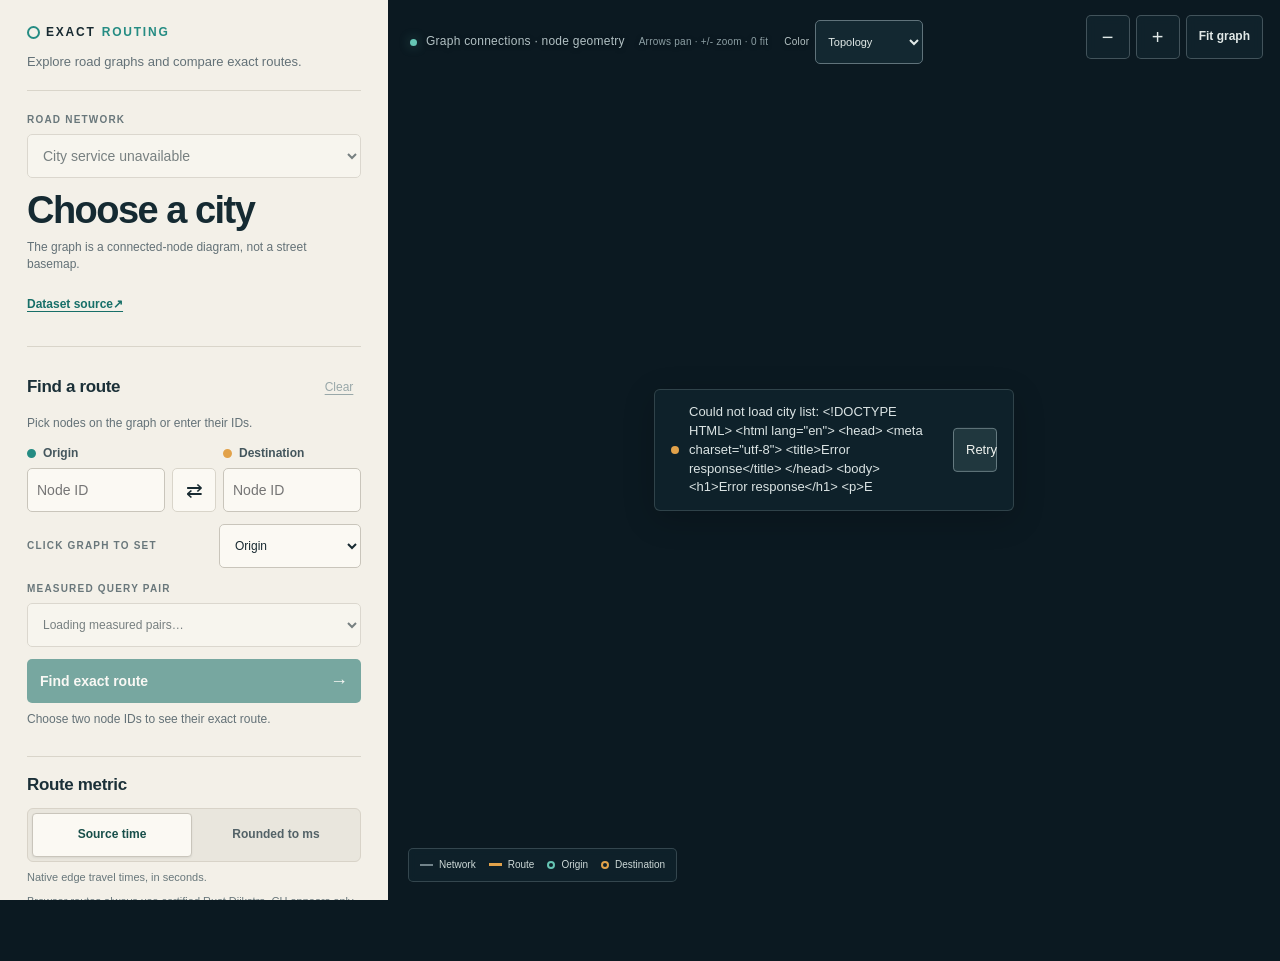
==== maps/index.html @ 320bccc1 "Publish eleven-city measurements and interactive certified road maps" ====
<!doctype html>
<html lang="en">
<head>
  <meta charset="utf-8">
  <meta name="viewport" content="width=device-width, initial-scale=1">
  <meta name="theme-color" content="#0b1921">
  <title>Exact Routing · Road graphs and routes</title>
  <link rel="icon" href="data:image/svg+xml,%3Csvg xmlns=%22http://www.w3.org/2000/svg%22 viewBox=%220 0 64 64%22%3E%3Crect width=%2264%22 height=%2264%22 rx=%2212%22 fill=%22%230b1921%22/%3E%3Cpath d=%22M12 44 26 19l12 25 14-25%22 fill=%22none%22 stroke=%22%2366c5b4%22 stroke-width=%226%22/%3E%3C/svg%3E">
  <link rel="stylesheet" href="assets/tokens.css">
  <link rel="stylesheet" href="style.css">
  <script type="module" src="app.js"></script>
</head>
<body>
  <a class="skip-link" href="#map">Skip to road graph</a>
  <div class="workspace">
    <aside class="sidebar" aria-label="Route and benchmark controls">
      <header class="masthead">
        <a class="wordmark" href="#" aria-label="Exact Routing home">EXACT<span>ROUTING</span></a>
        <p>Explore road graphs and compare exact routes.</p>
      </header>

      <section class="city-block" aria-labelledby="city-title">
        <label class="eyebrow" for="city-select">Road network</label>
        <select id="city-select" class="city-select" disabled aria-describedby="city-note">
          <option>Loading cities…</option>
        </select>
        <h1 id="city-title">Choose a city</h1>
        <p id="city-note" class="muted">The graph is a connected-node diagram, not a street basemap.</p>
        <a id="source-link" class="source-link" href="https://huggingface.co/datasets/HBNU-NLP/InstructOSM" target="_blank" rel="noreferrer">Dataset source <span aria-hidden="true">↗</span></a>
      </section>

      <section class="route-section" aria-labelledby="route-heading">
        <div class="section-head">
          <h2 id="route-heading">Find a route</h2>
          <button id="clear-route" class="text-button" type="button" disabled>Clear</button>
        </div>
        <p class="section-intro">Pick nodes on the graph or enter their IDs.</p>
        <form id="route-form">
          <div class="field-row">
            <label class="node-field origin-field" for="origin-input">
              <span><i class="marker marker-origin" aria-hidden="true"></i> Origin</span>
              <input id="origin-input" name="origin" type="number" inputmode="numeric" min="0" step="1" placeholder="Node ID" required>
            </label>
            <button id="swap-nodes" class="icon-button swap-button" type="button" aria-label="Swap origin and destination" title="Swap endpoints">⇄</button>
            <label class="node-field destination-field" for="destination-input">
              <span><i class="marker marker-destination" aria-hidden="true"></i> Destination</span>
              <input id="destination-input" name="destination" type="number" inputmode="numeric" min="0" step="1" placeholder="Node ID" required>
            </label>
          </div>
          <div class="pick-row">
            <label class="eyebrow" for="pick-target">Click graph to set</label>
            <select id="pick-target" aria-label="Endpoint set by graph click">
              <option value="origin">Origin</option>
              <option value="destination">Destination</option>
            </select>
          </div>
          <label class="eyebrow preset-label" for="preset-select">Measured query pair</label>
          <select id="preset-select" disabled>
            <option value="">Loading measured pairs…</option>
          </select>
          <button id="route-button" class="primary-button" type="submit" disabled>Find exact route <span aria-hidden="true">→</span></button>
        </form>
        <div id="route-result" class="route-result" aria-live="polite" aria-atomic="true">
          <p class="result-placeholder">Choose two node IDs to see their exact route.</p>
        </div>
      </section>

      <section class="metric-section" aria-labelledby="metric-heading">
        <div class="section-head">
          <h2 id="metric-heading">Route metric</h2>
        </div>
        <div class="metric-switch" role="group" aria-label="Edge weight metric">
          <button type="button" data-scale="0" aria-pressed="true">Source time</button>
          <button type="button" data-scale="1000" aria-pressed="false">Rounded to ms</button>
        </div>
        <p id="metric-note" class="fine-print">Native edge travel times, in seconds.</p>
        <p class="fine-print">Browser routes always use certified Rust Dijkstra. CH appears only in benchmark comparisons.</p>
      </section>

      <section class="benchmark-section" aria-labelledby="benchmark-heading">
        <div class="section-head benchmark-head">
          <h2 id="benchmark-heading">Measured queries</h2>
          <label class="stat-select"><span class="visually-hidden">Statistic shown</span>
            <select id="stat-select" aria-label="Benchmark statistic">
              <option value="p50_us">Median</option>
              <option value="mean_us">Mean</option>
              <option value="p95_us">95th pct.</option>
            </select>
          </label>
        </div>
        <p id="benchmark-context" class="section-intro">Loading measurements…</p>
        <p class="benchmark-note">Lower is faster · per-query algorithm time in µs. CH timings include path reconstruction.</p>
        <div id="benchmark-rows" class="benchmark-rows" aria-live="polite"></div>
        <details class="build-details">
          <summary>Preprocessing and method details</summary>
          <div id="build-rows" class="build-rows"></div>
        </details>
        <p id="machine-note" class="fine-print"></p>
      </section>

      <footer class="sidebar-footer">
        <p>Routes use the selected graph and metric. Query timings exclude graph loading and are not browser response times.</p>
        <p>© <a href="https://www.openstreetmap.org/copyright" target="_blank" rel="noreferrer">OpenStreetMap contributors</a></p>
        <p id="coverage-note" class="coverage-note">Loading benchmark coverage…</p>
      </footer>
    </aside>

    <main id="map" class="map-pane" aria-label="Road graph explorer">
      <div class="map-stage" id="map-stage">
        <canvas id="network-canvas" tabindex="0" aria-label="Road graph rendered as straight connections between graph nodes. Use arrow keys to pan, plus and minus to zoom, and zero to fit the graph."></canvas>
        <canvas id="overlay-canvas" aria-hidden="true"></canvas>
        <div class="map-caption">
          <span class="caption-dot" aria-hidden="true"></span>
          <span>Graph connections · node geometry</span>
          <span class="map-keys">Arrows pan · +/- zoom · 0 fit</span>
          <label class="edge-mode"><span>Color</span>
            <select id="edge-mode" aria-label="Color road connections by">
              <option value="topology">Topology</option>
              <option value="time">Travel time</option>
            </select>
          </label>
        </div>
        <div class="map-tools" aria-label="Map controls">
          <button id="zoom-out" class="map-button" type="button" aria-label="Zoom out" title="Zoom out">−</button>
          <button id="zoom-in" class="map-button" type="button" aria-label="Zoom in" title="Zoom in">+</button>
          <button id="fit-map" class="map-button fit-button" type="button">Fit graph</button>
        </div>
        <div id="map-state" class="map-state" role="status" aria-live="polite">
          <span class="state-mark" aria-hidden="true"></span><span>Loading road graph…</span>
        </div>
        <div class="map-legend" aria-label="Map legend">
          <span><i class="legend-road" aria-hidden="true"></i>Network</span>
          <span><i class="legend-route" aria-hidden="true"></i>Route</span>
          <span><i class="legend-origin" aria-hidden="true"></i>Origin</span>
          <span><i class="legend-destination" aria-hidden="true"></i>Destination</span>
        </div>
        <div id="time-legend" class="time-legend" hidden aria-label="Source arc travel-time color scale">
          <span class="time-title">Source arc time · seconds</span>
          <span class="time-gradient" aria-hidden="true"></span>
          <span id="time-range" class="time-range"></span>
          <span class="time-caption">Logarithmic color ramp · source weights, including rounded-metric view</span>
        </div>
        <div id="scale-bar" class="scale-bar" aria-label="Map scale"></div>
      </div>
    </main>
  </div>
</body>
</html>
---- maps/assets/tokens.css ----
:root {
  color-scheme: light;
  --paper: #f3f0e8;
  --paper-raised: #fbf9f3;
  --paper-line: #d9d5ca;
  --ink: #182a31;
  --muted: #637177;
  --navy: #0b1921;
  --road: #536770;
  --road-soft: #263943;
  --teal: #258c83;
  --teal-bright: #66c5b4;
  --amber: #e2a24a;
  --red: #bb5948;
  --focus: #087d74;
  --radius: 5px;
}
---- maps/style.css ----
* { box-sizing: border-box; }

html, body { width: 100%; height: 100%; margin: 0; }
body {
  overflow: hidden;
  background: var(--navy);
  color: var(--ink);
  font-family: "Segoe UI", Arial, sans-serif;
  font-size: 14px;
  line-height: 1.45;
}
button, input, select { font: inherit; }
button, select { min-height: 44px; }
button { min-width: 44px; }
button { color: inherit; }
button:focus-visible, input:focus-visible, select:focus-visible, a:focus-visible {
  outline: 2px solid var(--focus);
  outline-offset: 2px;
}
.skip-link {
  position: fixed; z-index: 20; top: 8px; left: 8px; padding: 10px 14px;
  transform: translateY(-160%); background: var(--paper-raised); color: var(--ink);
}
.skip-link:focus { transform: translateY(0); }
.visually-hidden {
  position: absolute; width: 1px; height: 1px; padding: 0; margin: -1px;
  overflow: hidden; clip: rect(0, 0, 0, 0); white-space: nowrap; border: 0;
}
.workspace { display: grid; grid-template-columns: minmax(330px, 388px) minmax(0, 1fr); width: 100%; height: 100dvh; }
.sidebar {
  display: flex; flex-direction: column; gap: 0; min-width: 0; overflow-x: hidden; overflow-y: auto;
  padding: 24px 27px 20px; background: var(--paper); scrollbar-color: #b9b5aa transparent;
}
.masthead { padding-bottom: 18px; border-bottom: 1px solid var(--paper-line); }
.wordmark {
  display: inline-flex; gap: 6px; align-items: center; color: var(--ink); text-decoration: none;
  font-size: 12px; font-weight: 800; letter-spacing: .15em;
}
.wordmark::before { content: ""; width: 9px; height: 9px; border: 2px solid var(--teal); border-radius: 50%; }
.wordmark span { color: var(--teal); }
.masthead p { margin: 9px 0 0; color: var(--muted); font-size: 13px; }
.city-block { padding: 22px 0 19px; border-bottom: 1px solid var(--paper-line); }
.eyebrow {
  display: block; margin-bottom: 6px; color: #69777b; font-size: 10px; font-weight: 750;
  letter-spacing: .12em; text-transform: uppercase;
}
select, input {
  width: 100%; border: 1px solid #c9c5bb; border-radius: var(--radius); background: var(--paper-raised);
  color: var(--ink); padding: 9px 11px;
}
select:disabled, button:disabled { opacity: .56; cursor: not-allowed; }
.city-select { min-height: 44px; }
h1 { margin: 12px 0 4px; color: #152a32; font-size: clamp(27px, 3vw, 38px); font-weight: 650; line-height: 1.08; letter-spacing: -.04em; }
.muted { margin: 8px 0 9px; color: var(--muted); font-size: 12px; }
.source-link { display: inline-flex; align-items: center; min-height: 44px; color: #176f68; font-weight: 650; font-size: 12px; text-decoration-thickness: 1px; text-underline-offset: 3px; }
.route-section, .metric-section, .benchmark-section { padding: 19px 0; border-bottom: 1px solid var(--paper-line); }
.section-head { display: flex; align-items: center; justify-content: space-between; gap: 12px; }
h2 { margin: 0; color: #1b3038; font-size: 17px; font-weight: 680; letter-spacing: -.02em; }
.section-intro { margin: 5px 0 13px; color: var(--muted); font-size: 12px; }
.text-button { border: 0; background: none; color: #537079; min-height: 44px; padding: 8px 7px; cursor: pointer; font-size: 12px; text-decoration: underline; text-underline-offset: 3px; }
.field-row { display: grid; grid-template-columns: minmax(0, 1fr) 44px minmax(0, 1fr); align-items: end; gap: 7px; }
.node-field { display: block; min-width: 0; }
.node-field > span { display: flex; align-items: center; gap: 7px; margin: 0 0 6px; color: #44565d; font-size: 12px; font-weight: 650; }
.node-field input { min-width: 0; height: 44px; padding-inline: 9px; font-variant-numeric: tabular-nums; }
.marker { display: inline-block; width: 9px; height: 9px; border: 2px solid currentColor; border-radius: 50%; }
.marker-origin { color: var(--teal); background: var(--teal); }
.marker-destination { color: var(--amber); background: var(--amber); }
.icon-button { width: 40px; min-height: 44px; border: 1px solid var(--paper-line); border-radius: var(--radius); background: var(--paper-raised); cursor: pointer; font-size: 20px; }
.pick-row { display: flex; align-items: center; justify-content: space-between; gap: 12px; margin: 12px 0 14px; }
.pick-row .eyebrow { margin: 0; }
.pick-row select { width: 142px; min-height: 44px; padding-block: 8px; font-size: 12px; }
.preset-label { margin-top: 0; }
#preset-select { min-height: 44px; font-size: 12px; }
.primary-button {
  display: flex; align-items: center; justify-content: space-between; width: 100%; margin-top: 12px; padding: 10px 13px;
  border: 0; border-radius: var(--radius); background: #176f68; color: white; cursor: pointer; font-weight: 700;
}
.primary-button:not(:disabled):hover { background: #105c56; }
.primary-button span { font-size: 18px; line-height: 1; }
.route-result { min-height: 34px; padding-top: 8px; }
.route-result p { margin: 0; }
.result-placeholder { color: var(--muted); font-size: 12px; }
.route-distance { color: #1c393d; font-size: 22px; font-weight: 700; font-variant-numeric: tabular-nums; letter-spacing: -.03em; }
.route-meta { margin-top: 2px !important; color: #586a6d; font-size: 11px; }
.route-error { color: #9f3b31; font-size: 12px; }
.metric-section { padding-block: 16px; }
.metric-switch { display: grid; grid-template-columns: 1fr 1fr; gap: 4px; padding: 4px; margin-top: 10px; border: 1px solid #d8d3c8; border-radius: 6px; background: #e9e6dd; }
.metric-switch button { min-height: 44px; padding: 8px; border: 1px solid transparent; border-radius: 4px; background: transparent; cursor: pointer; color: #536267; font-size: 12px; font-weight: 600; }
.metric-switch button[aria-pressed="true"] { border-color: #c9c5bb; background: var(--paper-raised); color: #174e49; box-shadow: 0 1px 2px #172b3013; }
.fine-print { margin: 8px 0 0; color: #68777b; font-size: 11px; line-height: 1.45; }
.benchmark-section { padding-bottom: 16px; }
.benchmark-head { align-items: center; }
.stat-select select { width: auto; min-height: 44px; padding: 8px 24px 8px 8px; font-size: 11px; }
.benchmark-section .section-intro { margin: 7px 0 10px; }
.benchmark-note { margin: -5px 0 10px; color: #69777b; font-size: 10px; }
.benchmark-rows { display: grid; gap: 3px; }
.benchmark-empty { padding: 9px 0; color: var(--muted); font-size: 12px; }
.bench-row { display: grid; grid-template-columns: minmax(104px, 1fr) 84px; align-items: center; gap: 8px; min-height: 29px; }
.bench-label { overflow: hidden; color: #354a50; font-size: 11px; text-overflow: ellipsis; white-space: nowrap; }
.bench-value { color: #243b42; text-align: right; font-size: 11px; font-variant-numeric: tabular-nums; white-space: nowrap; }
.bench-track { grid-column: 1 / -1; height: 3px; margin-top: -4px; background: #dfddd4; }
.bench-bar { height: 100%; min-width: 2px; background: var(--teal); }
.bench-row.ch-row .bench-bar { background: #a16d2a; }
.bench-extra { display: block; grid-column: 1 / -1; color: #7a5b2e; font-size: 10px; }
.build-details { margin-top: 12px; border-top: 1px solid var(--paper-line); padding-top: 9px; }
.build-details summary { color: #416068; cursor: pointer; font-size: 11px; font-weight: 650; }
.build-rows { display: grid; gap: 6px; padding-top: 8px; }
.build-row { display: flex; justify-content: space-between; gap: 10px; color: #607074; font-size: 10px; }
.build-row span:last-child { color: #31474c; text-align: right; font-variant-numeric: tabular-nums; }
.sidebar-footer { padding: 16px 0 0; color: #667579; font-size: 10px; line-height: 1.5; }
.sidebar-footer p { margin: 0 0 6px; }
.coverage-note { color: #47706c; }

.map-pane { position: relative; min-width: 0; min-height: 0; overflow: hidden; background: var(--navy); }
.map-stage { position: absolute; inset: 0; overflow: hidden; background: var(--navy); touch-action: none; }
#network-canvas, #overlay-canvas { position: absolute; inset: 0; display: block; width: 100%; height: 100%; }
#overlay-canvas { pointer-events: none; }
.map-caption, .map-tools, .map-legend, .scale-bar, .map-state { position: absolute; z-index: 2; }
.map-caption { top: 20px; left: 22px; display: flex; align-items: center; gap: 9px; color: #b2c1c4; font-size: 12px; letter-spacing: .02em; text-shadow: 0 1px 4px #09151b; }
.caption-dot { width: 7px; height: 7px; border-radius: 50%; background: var(--teal-bright); box-shadow: 0 0 12px #66c5b466; }
.map-keys { margin-left: 5px; color: #8da0a5; font-size: 10px; }
.edge-mode { display: flex; align-items: center; gap: 6px; margin-left: 7px; color: #b5c3c4; font-size: 10px; }
.edge-mode select { min-height: 44px; padding: 8px 24px 8px 8px; border-color: #60737b; background: #132831; color: #e1e9e7; font-size: 11px; }
.map-tools { top: 15px; right: 17px; display: flex; gap: 6px; }
.map-button { min-width: 44px; min-height: 44px; border: 1px solid #64757c99; border-radius: var(--radius); background: #12252ecf; color: #e1e8e7; cursor: pointer; backdrop-filter: blur(6px); font-size: 20px; }
.fit-button { padding-inline: 12px; font-size: 12px; font-weight: 650; }
.map-button:hover { border-color: var(--teal-bright); background: #1a343d; }
.map-state { top: 50%; left: 50%; display: flex; align-items: center; gap: 10px; max-width: min(88%, 360px); padding: 13px 16px; transform: translate(-50%, -50%); border: 1px solid #63757b69; border-radius: 6px; background: #10232cde; color: #dbe4e4; box-shadow: 0 8px 32px #0003; font-size: 13px; }
.map-state:empty { display: none; }
.state-mark { display: block; width: 8px; height: 8px; flex: none; border-radius: 50%; background: var(--teal-bright); }
.map-state[data-state="error"] .state-mark { background: var(--amber); }
.map-state button { min-height: 44px; margin-left: 5px; padding: 8px 12px; border: 1px solid #657a80; border-radius: 4px; background: #20373e; color: #f0f3ef; cursor: pointer; }
.map-legend { left: 20px; bottom: 18px; display: flex; flex-wrap: wrap; gap: 13px; padding: 9px 11px; border: 1px solid #61727977; border-radius: 5px; background: #10232cce; color: #ced9d8; font-size: 10px; backdrop-filter: blur(4px); }
.map-legend span { display: flex; align-items: center; gap: 6px; }
.legend-road { width: 13px; height: 2px; background: #71838a; }
.legend-route { width: 13px; height: 3px; background: var(--amber); }
.legend-origin, .legend-destination { width: 8px; height: 8px; border: 2px solid var(--teal-bright); border-radius: 50%; }
.legend-destination { border-color: var(--amber); }
.time-legend { position: absolute; z-index: 2; left: 20px; bottom: 63px; display: grid; grid-template-columns: 1fr auto; gap: 5px 12px; width: min(290px, calc(100% - 40px)); padding: 9px 11px; border: 1px solid #61727977; border-radius: 5px; background: #10232cde; color: #ced9d8; font-size: 10px; }
.time-legend[hidden] { display: none; }
.time-title { font-weight: 700; }
.time-gradient { grid-column: 1 / -1; height: 6px; border-radius: 4px; background: linear-gradient(90deg, #318c87, #e3a64d); }
.time-range { font-variant-numeric: tabular-nums; }
.time-caption { grid-column: 1 / -1; color: #a8b8ba; font-size: 9px; }
.scale-bar { right: 20px; bottom: 20px; min-width: 72px; color: #cfdbda; text-align: center; font-size: 10px; text-shadow: 0 1px 4px #000; }
.scale-bar::before { content: ""; display: block; width: var(--scale-width, 70px); height: 5px; margin: 0 auto 4px; border: 1px solid #d4e1dd; border-top: 0; }
.scale-bar:empty::before { display: none; }

@media (max-width: 900px) {
  .workspace { display: flex; flex-direction: column; height: 100dvh; }
  .sidebar { flex: 0 0 auto; max-height: 44dvh; min-height: 0; padding: 14px 24px 10px; }
  .map-pane { flex: 1 1 auto; min-height: 240px; }
  .map-caption { right: 185px; max-width: calc(100% - 220px); }
}
@media (max-width: 700px) {
  body { overflow: auto; }
  .workspace { min-height: 590px; }
  .sidebar { z-index: 3; max-height: 44dvh; min-height: 0; padding: 12px 18px 9px; }
  .masthead { padding-bottom: 11px; }
  .masthead p { margin-top: 5px; }
  .city-block { padding: 13px 0 12px; }
  h1 { margin-top: 7px; font-size: clamp(25px, 7vw, 32px); }
  .route-section, .metric-section, .benchmark-section { padding-block: 13px; }
  .sidebar-footer { padding-top: 10px; }
  .map-pane { flex: 1 1 auto; min-height: 250px; }
  .map-caption { top: 10px; left: 10px; right: 155px; max-width: calc(100% - 155px); gap: 6px; font-size: 9px; }
  .map-caption > span:nth-child(2) { display: none; }
  .edge-mode { gap: 4px; margin-left: 2px; font-size: 9px; }
  .edge-mode select { min-height: 44px; padding-inline: 5px 19px; font-size: 10px; }
  .map-tools { top: 8px; right: 8px; gap: 4px; }
  .map-button { min-width: 44px; min-height: 44px; }
  .fit-button { padding-inline: 9px; }
  .map-legend { left: 8px; bottom: 9px; gap: 9px; max-width: calc(100% - 100px); padding: 7px; font-size: 9px; }
  .time-legend { left: 8px; bottom: 66px; width: min(260px, calc(100% - 16px)); }
  .scale-bar { right: 8px; bottom: 13px; }
  .map-keys { display: none; }
}
@media (max-width: 390px) {
  .sidebar { padding-inline: 14px; }
  .field-row { grid-template-columns: minmax(0, 1fr) 44px minmax(0, 1fr); gap: 5px; }
  .icon-button { width: 36px; }
  .node-field input { padding-inline: 6px; font-size: 13px; }
  .bench-row { grid-template-columns: minmax(90px, 1fr) 76px; }
}
@media (prefers-reduced-motion: no-preference) {
  button, select, input { transition: border-color 140ms ease-out, background-color 140ms ease-out, color 140ms ease-out; }
}
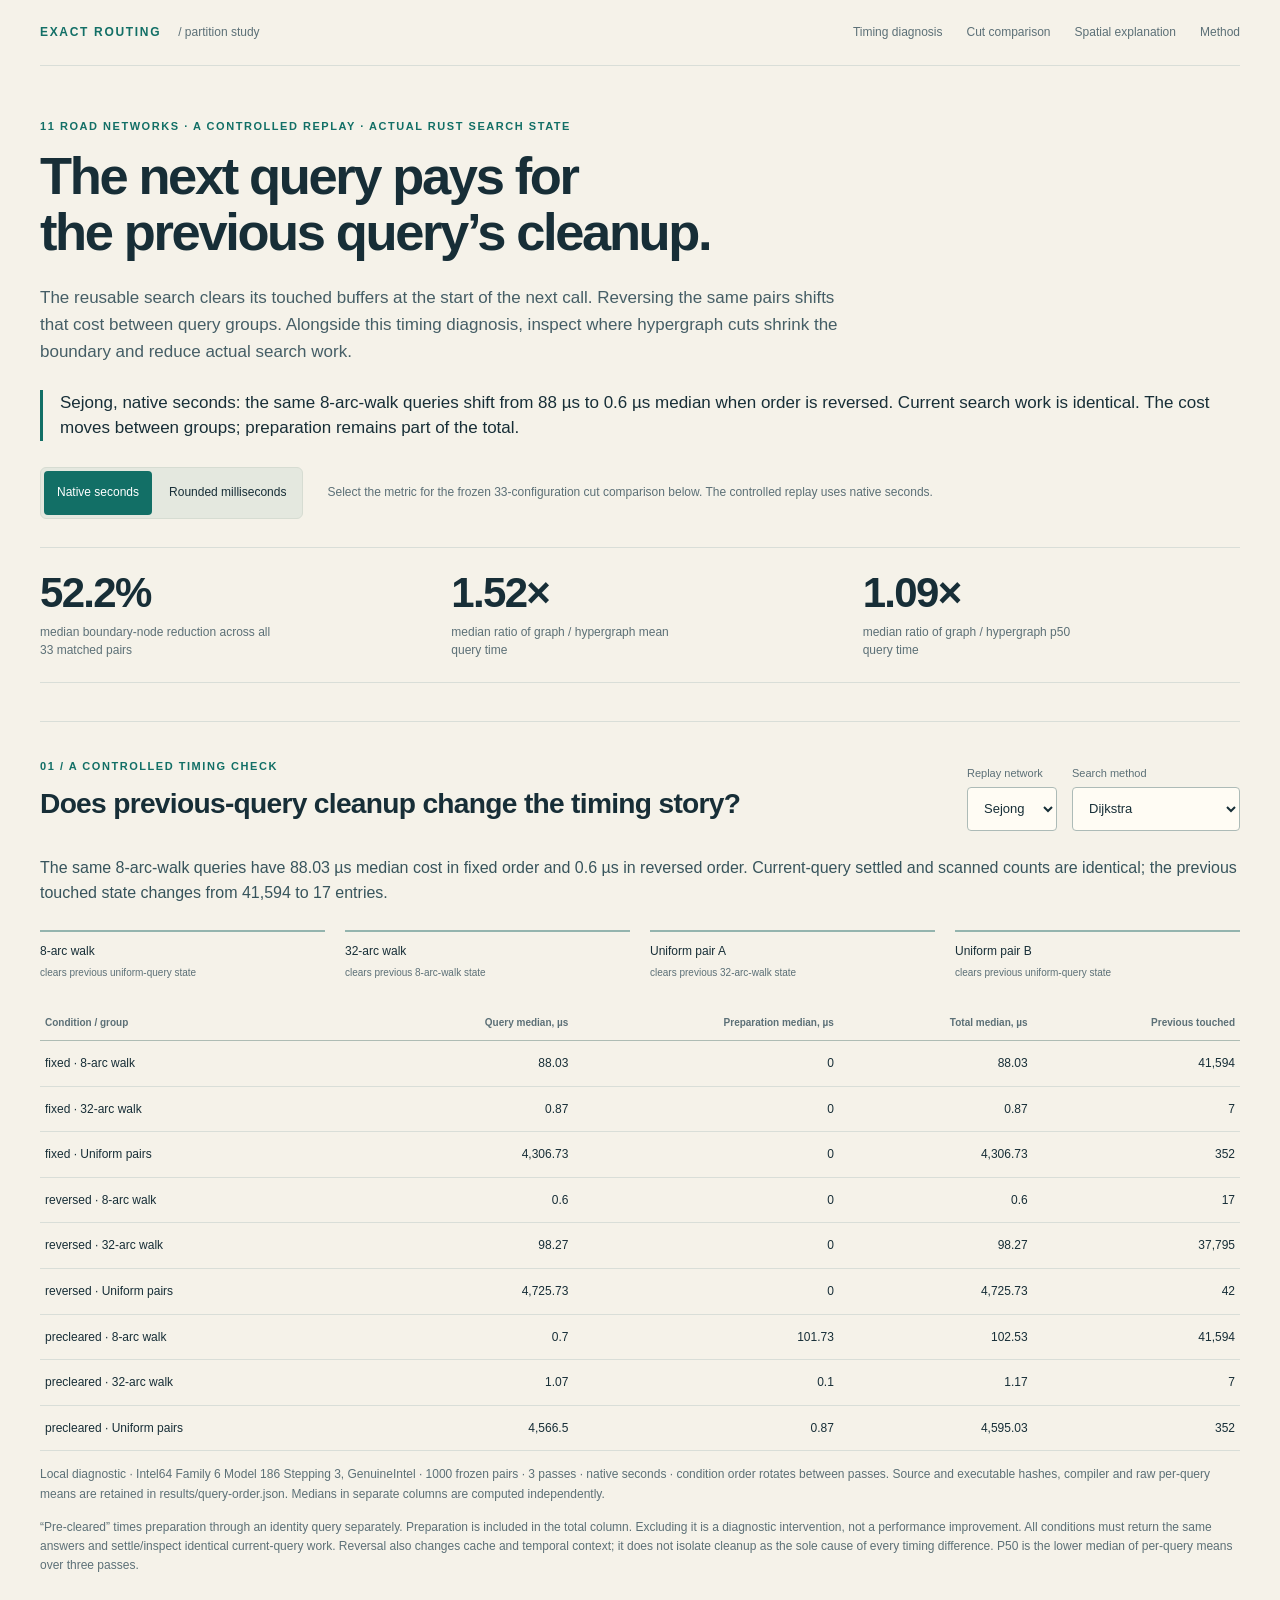
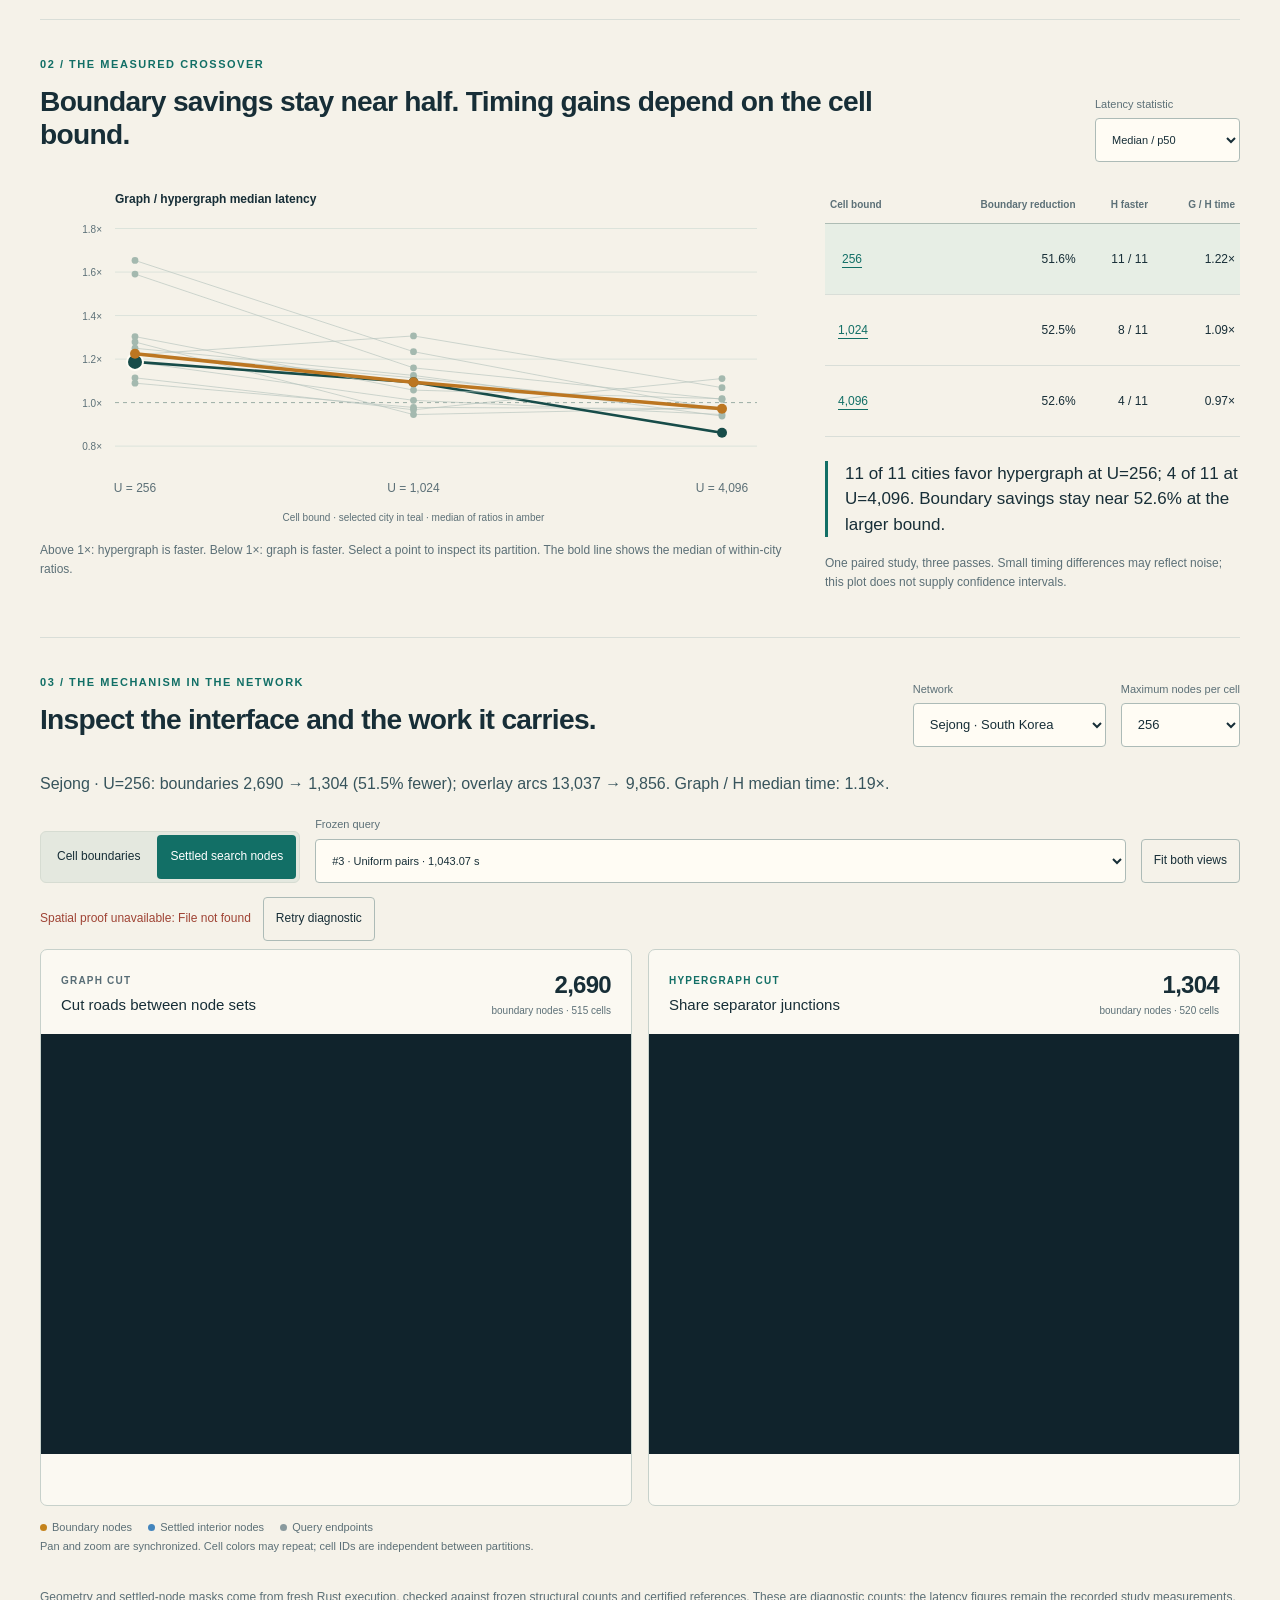
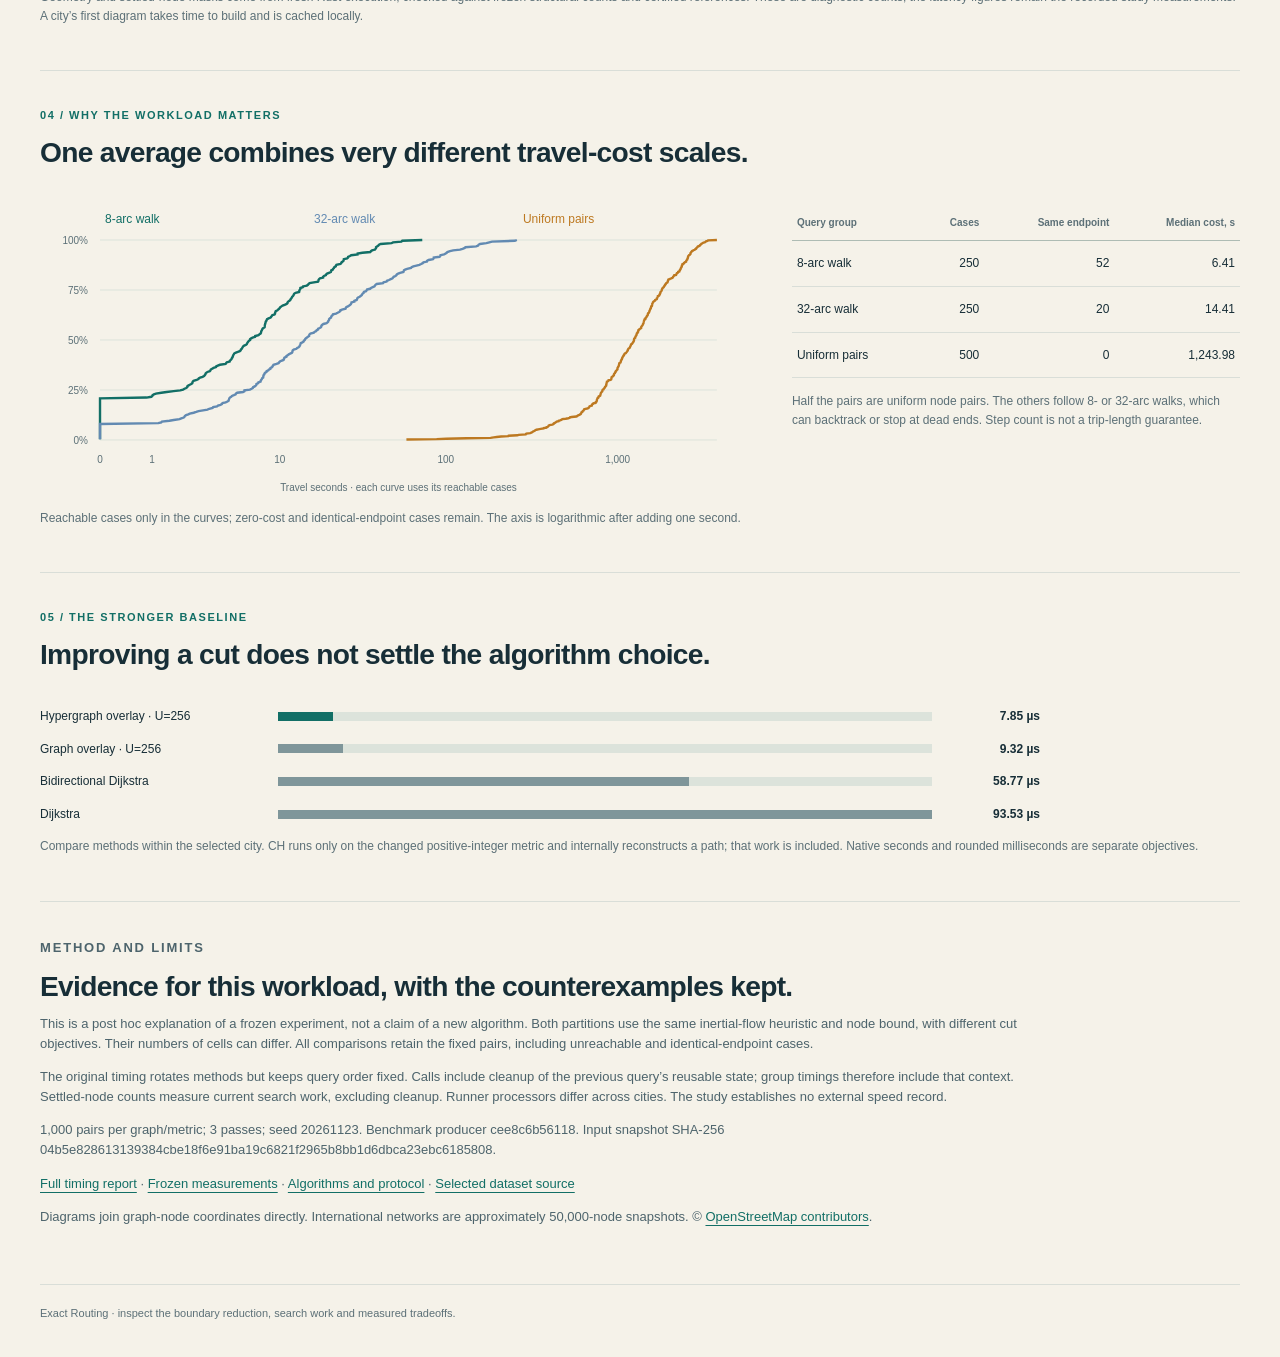
==== commit a9daf34f: "Explain hypergraph cuts with search traces and controlled timing evidence" ====
--- a/maps/index.html
+++ b/maps/index.html
@@ -1,148 +1,27 @@
 <!doctype html>
-<html lang="en">
-<head>
-  <meta charset="utf-8">
-  <meta name="viewport" content="width=device-width, initial-scale=1">
-  <meta name="theme-color" content="#0b1921">
-  <title>Exact Routing · Road graphs and routes</title>
-  <link rel="icon" href="data:image/svg+xml,%3Csvg xmlns=%22http://www.w3.org/2000/svg%22 viewBox=%220 0 64 64%22%3E%3Crect width=%2264%22 height=%2264%22 rx=%2212%22 fill=%22%230b1921%22/%3E%3Cpath d=%22M12 44 26 19l12 25 14-25%22 fill=%22none%22 stroke=%22%2366c5b4%22 stroke-width=%226%22/%3E%3C/svg%3E">
-  <link rel="stylesheet" href="assets/tokens.css">
-  <link rel="stylesheet" href="style.css">
-  <script type="module" src="app.js"></script>
-</head>
-<body>
-  <a class="skip-link" href="#map">Skip to road graph</a>
-  <div class="workspace">
-    <aside class="sidebar" aria-label="Route and benchmark controls">
-      <header class="masthead">
-        <a class="wordmark" href="#" aria-label="Exact Routing home">EXACT<span>ROUTING</span></a>
-        <p>Explore road graphs and compare exact routes.</p>
-      </header>
+<html lang="en"><head><meta charset="utf-8"><meta name="viewport" content="width=device-width,initial-scale=1">
+<title>Exact Routing · What the cut changes</title><link rel="stylesheet" href="assets/tokens.css"><link rel="stylesheet" href="style.css"><script defer src="insights.js"></script><script defer src="renderer.js"></script><script defer src="app.js"></script>
+<link rel="icon" href="data:image/svg+xml,%3Csvg xmlns='http://www.w3.org/2000/svg' viewBox='0 0 64 64'%3E%3Crect width='64' height='64' rx='12' fill='%2313242b'/%3E%3Cpath d='M12 44 26 19l12 25 14-25' fill='none' stroke='%2366c5b4' stroke-width='6'/%3E%3C/svg%3E"></head>
+<body><a class="skip" href="#evidence">Skip to evidence</a>
+<header class="masthead wrap"><a class="brand" href="#">EXACT ROUTING <span>/ partition study</span></a><nav aria-label="Study sections"><a href="#order-study">Timing diagnosis</a><a href="#evidence">Cut comparison</a><a href="#partitions">Spatial explanation</a><a href="#method">Method</a></nav></header>
+<main><section class="hero wrap"><p class="eyebrow">11 road networks · a controlled replay · actual Rust search state</p><h1>The next query pays for<br>the previous query’s cleanup.</h1><p class="lede">The reusable search clears its touched buffers at the start of the next call. Reversing the same pairs shifts that cost between query groups. Alongside this timing diagnosis, inspect where hypergraph cuts shrink the boundary and reduce actual search work.</p>
+<div id="cleanup-lede" class="finding"></div><div class="metric-row"><div class="segmented" role="group" aria-label="Weight metric"><button data-scale="0" aria-pressed="true">Native seconds</button><button data-scale="1000" aria-pressed="false">Rounded milliseconds</button></div><p id="metric-note">Select the metric for the frozen 33-configuration cut comparison below. The controlled replay uses native seconds.</p></div><div id="headline-facts" class="facts" aria-live="polite"></div></section>
 
-      <section class="city-block" aria-labelledby="city-title">
-        <label class="eyebrow" for="city-select">Road network</label>
-        <select id="city-select" class="city-select" disabled aria-describedby="city-note">
-          <option>Loading cities…</option>
-        </select>
-        <h1 id="city-title">Choose a city</h1>
-        <p id="city-note" class="muted">The graph is a connected-node diagram, not a street basemap.</p>
-        <a id="source-link" class="source-link" href="https://huggingface.co/datasets/HBNU-NLP/InstructOSM" target="_blank" rel="noreferrer">Dataset source <span aria-hidden="true">↗</span></a>
-      </section>
+<section id="order-study" class="section wrap" hidden><div class="section-heading"><div><p class="eyebrow">01 / a controlled timing check</p><h2>Does previous-query cleanup change the timing story?</h2></div><div class="selection-controls"><label>Replay network<select id="order-city"></select></label><label>Search method<select id="order-method"><option value="dijkstra">Dijkstra</option><option value="Hypergraph-1024">Hypergraph U=1,024</option></select></label></div></div><p id="order-finding" class="selection-finding"></p><div id="order-chain" class="order-chain"></div><div id="order-table"></div><p id="order-provenance" class="fine"></p><p class="fine">“Pre-cleared” times preparation through an identity query separately. Preparation is included in the total column. Excluding it is a diagnostic intervention, not a performance improvement. All conditions must return the same answers and settle/inspect identical current-query work. Reversal also changes cache and temporal context; it does not isolate cleanup as the sole cause of every timing difference. P50 is the lower median of per-query means over three passes.</p></section>
 
-      <section class="route-section" aria-labelledby="route-heading">
-        <div class="section-head">
-          <h2 id="route-heading">Find a route</h2>
-          <button id="clear-route" class="text-button" type="button" disabled>Clear</button>
-        </div>
-        <p class="section-intro">Pick nodes on the graph or enter their IDs.</p>
-        <form id="route-form">
-          <div class="field-row">
-            <label class="node-field origin-field" for="origin-input">
-              <span><i class="marker marker-origin" aria-hidden="true"></i> Origin</span>
-              <input id="origin-input" name="origin" type="number" inputmode="numeric" min="0" step="1" placeholder="Node ID" required>
-            </label>
-            <button id="swap-nodes" class="icon-button swap-button" type="button" aria-label="Swap origin and destination" title="Swap endpoints">⇄</button>
-            <label class="node-field destination-field" for="destination-input">
-              <span><i class="marker marker-destination" aria-hidden="true"></i> Destination</span>
-              <input id="destination-input" name="destination" type="number" inputmode="numeric" min="0" step="1" placeholder="Node ID" required>
-            </label>
-          </div>
-          <div class="pick-row">
-            <label class="eyebrow" for="pick-target">Click graph to set</label>
-            <select id="pick-target" aria-label="Endpoint set by graph click">
-              <option value="origin">Origin</option>
-              <option value="destination">Destination</option>
-            </select>
-          </div>
-          <label class="eyebrow preset-label" for="preset-select">Measured query pair</label>
-          <select id="preset-select" disabled>
-            <option value="">Loading measured pairs…</option>
-          </select>
-          <button id="route-button" class="primary-button" type="submit" disabled>Find exact route <span aria-hidden="true">→</span></button>
-        </form>
-        <div id="route-result" class="route-result" aria-live="polite" aria-atomic="true">
-          <p class="result-placeholder">Choose two node IDs to see their exact route.</p>
-        </div>
-      </section>
+<section id="evidence" class="section wrap"><div class="section-heading"><div><p class="eyebrow">02 / the measured crossover</p><h2>Boundary savings stay near half. Timing gains depend on the cell bound.</h2></div><label class="compact">Latency statistic<select id="stat"><option value="p50">Median / p50</option><option value="mean">Mean</option></select></label></div>
+<div class="effect-grid"><div><svg id="effect-chart" viewBox="0 0 900 340" role="img" aria-label="Graph divided by hypergraph query latency by cell bound, one line per city"></svg><p class="chart-note">Above 1×: hypergraph is faster. Below 1×: graph is faster. Select a point to inspect its partition. The bold line shows the median of within-city ratios.</p></div><div><table class="compact-table"><thead><tr><th>Cell bound</th><th>Boundary reduction</th><th>H faster</th><th>G / H time</th></tr></thead><tbody id="bound-table"></tbody></table><p id="crossover-note" class="finding"></p><p class="fine">One paired study, three passes. Small timing differences may reflect noise; this plot does not supply confidence intervals.</p></div></div></section>
 
-      <section class="metric-section" aria-labelledby="metric-heading">
-        <div class="section-head">
-          <h2 id="metric-heading">Route metric</h2>
-        </div>
-        <div class="metric-switch" role="group" aria-label="Edge weight metric">
-          <button type="button" data-scale="0" aria-pressed="true">Source time</button>
-          <button type="button" data-scale="1000" aria-pressed="false">Rounded to ms</button>
-        </div>
-        <p id="metric-note" class="fine-print">Native edge travel times, in seconds.</p>
-        <p class="fine-print">Browser routes always use certified Rust Dijkstra. CH appears only in benchmark comparisons.</p>
-      </section>
+<section id="partitions" class="section wrap"><div class="section-heading"><div><p class="eyebrow">03 / the mechanism in the network</p><h2>Inspect the interface and the work it carries.</h2></div><div class="selection-controls"><label>Network<select id="city-select"></select></label><label>Maximum nodes per cell<select id="bound-select"><option value="256">256</option><option value="1024">1,024</option><option value="4096">4,096</option></select></label></div></div>
+<p id="selected-finding" class="selection-finding" aria-live="polite"></p><div class="diagram-controls"><div class="segmented" role="group" aria-label="Spatial evidence layer"><button data-layer="boundary" aria-pressed="false">Cell boundaries</button><button data-layer="search" aria-pressed="true">Settled search nodes</button></div><label class="query-control">Frozen query<select id="query-select"></select></label><button id="fit-map" class="outline">Fit both views</button></div><div id="diagram-status" class="diagram-status" role="status" aria-live="polite"></div>
+<div class="paired-maps"><article class="map-card"><div class="map-title"><div><span class="model-tag graph">GRAPH CUT</span><h3>Cut roads between node sets</h3></div><strong id="graph-boundary">—</strong></div><div class="map-stage" id="graph-stage"><canvas id="graph-canvas" tabindex="0" aria-label="Graph partition. Drag to pan, wheel or plus/minus to zoom, zero to fit both views."></canvas><canvas class="annotation" id="graph-overlay" aria-hidden="true"></canvas></div><div id="graph-work" class="work-counts"></div></article>
+<article class="map-card"><div class="map-title"><div><span class="model-tag hyper">HYPERGRAPH CUT</span><h3>Share separator junctions</h3></div><strong id="hypergraph-boundary">—</strong></div><div class="map-stage" id="hypergraph-stage"><canvas id="hypergraph-canvas" tabindex="0" aria-label="Hypergraph partition, synchronized with graph view. Drag to pan, wheel or plus/minus to zoom."></canvas><canvas class="annotation" id="hypergraph-overlay" aria-hidden="true"></canvas></div><div id="hypergraph-work" class="work-counts"></div></article></div>
+<div class="map-caption"><p><i class="key amber"></i>Boundary nodes <i class="key blue"></i>Settled interior nodes <i class="key white"></i>Query endpoints <span>Pan and zoom are synchronized. Cell colors may repeat; cell IDs are independent between partitions.</span></p><p id="query-evidence"></p></div><div id="work-bars" class="work-bars"></div><p class="fine">Geometry and settled-node masks come from fresh Rust execution, checked against frozen structural counts and certified references. These are diagnostic counts; the latency figures remain the recorded study measurements. A city’s first diagram takes time to build and is cached locally.</p></section>
 
-      <section class="benchmark-section" aria-labelledby="benchmark-heading">
-        <div class="section-head benchmark-head">
-          <h2 id="benchmark-heading">Measured queries</h2>
-          <label class="stat-select"><span class="visually-hidden">Statistic shown</span>
-            <select id="stat-select" aria-label="Benchmark statistic">
-              <option value="p50_us">Median</option>
-              <option value="mean_us">Mean</option>
-              <option value="p95_us">95th pct.</option>
-            </select>
-          </label>
-        </div>
-        <p id="benchmark-context" class="section-intro">Loading measurements…</p>
-        <p class="benchmark-note">Lower is faster · per-query algorithm time in µs. CH timings include path reconstruction.</p>
-        <div id="benchmark-rows" class="benchmark-rows" aria-live="polite"></div>
-        <details class="build-details">
-          <summary>Preprocessing and method details</summary>
-          <div id="build-rows" class="build-rows"></div>
-        </details>
-        <p id="machine-note" class="fine-print"></p>
-      </section>
+<section id="workload" class="section wrap"><div class="section-heading"><div><p class="eyebrow">04 / why the workload matters</p><h2>One average combines very different travel-cost scales.</h2></div></div><div class="workload-grid"><div><svg id="cost-chart" viewBox="0 0 800 290" role="img" aria-label="Empirical travel-cost distribution by query-generation group"></svg><p class="chart-note">Reachable cases only in the curves; zero-cost and identical-endpoint cases remain. The axis is logarithmic after adding one second.</p></div><div><table class="compact-table"><thead><tr><th>Query group</th><th>Cases</th><th>Same endpoint</th><th>Median cost, s</th></tr></thead><tbody id="workload-table"></tbody></table><p class="fine">Half the pairs are uniform node pairs. The others follow 8- or 32-arc walks, which can backtrack or stop at dead ends. Step count is not a trip-length guarantee.</p></div></div></section>
 
-      <footer class="sidebar-footer">
-        <p>Routes use the selected graph and metric. Query timings exclude graph loading and are not browser response times.</p>
-        <p>© <a href="https://www.openstreetmap.org/copyright" target="_blank" rel="noreferrer">OpenStreetMap contributors</a></p>
-        <p id="coverage-note" class="coverage-note">Loading benchmark coverage…</p>
-      </footer>
-    </aside>
 
-    <main id="map" class="map-pane" aria-label="Road graph explorer">
-      <div class="map-stage" id="map-stage">
-        <canvas id="network-canvas" tabindex="0" aria-label="Road graph rendered as straight connections between graph nodes. Use arrow keys to pan, plus and minus to zoom, and zero to fit the graph."></canvas>
-        <canvas id="overlay-canvas" aria-hidden="true"></canvas>
-        <div class="map-caption">
-          <span class="caption-dot" aria-hidden="true"></span>
-          <span>Graph connections · node geometry</span>
-          <span class="map-keys">Arrows pan · +/- zoom · 0 fit</span>
-          <label class="edge-mode"><span>Color</span>
-            <select id="edge-mode" aria-label="Color road connections by">
-              <option value="topology">Topology</option>
-              <option value="time">Travel time</option>
-            </select>
-          </label>
-        </div>
-        <div class="map-tools" aria-label="Map controls">
-          <button id="zoom-out" class="map-button" type="button" aria-label="Zoom out" title="Zoom out">−</button>
-          <button id="zoom-in" class="map-button" type="button" aria-label="Zoom in" title="Zoom in">+</button>
-          <button id="fit-map" class="map-button fit-button" type="button">Fit graph</button>
-        </div>
-        <div id="map-state" class="map-state" role="status" aria-live="polite">
-          <span class="state-mark" aria-hidden="true"></span><span>Loading road graph…</span>
-        </div>
-        <div class="map-legend" aria-label="Map legend">
-          <span><i class="legend-road" aria-hidden="true"></i>Network</span>
-          <span><i class="legend-route" aria-hidden="true"></i>Route</span>
-          <span><i class="legend-origin" aria-hidden="true"></i>Origin</span>
-          <span><i class="legend-destination" aria-hidden="true"></i>Destination</span>
-        </div>
-        <div id="time-legend" class="time-legend" hidden aria-label="Source arc travel-time color scale">
-          <span class="time-title">Source arc time · seconds</span>
-          <span class="time-gradient" aria-hidden="true"></span>
-          <span id="time-range" class="time-range"></span>
-          <span class="time-caption">Logarithmic color ramp · source weights, including rounded-metric view</span>
-        </div>
-        <div id="scale-bar" class="scale-bar" aria-label="Map scale"></div>
-      </div>
-    </main>
-  </div>
-</body>
-</html>
+
+<section class="section wrap"><div class="section-heading"><div><p class="eyebrow">05 / the stronger baseline</p><h2>Improving a cut does not settle the algorithm choice.</h2></div></div><div id="baseline-bars" class="baseline-bars"></div><p class="fine">Compare methods within the selected city. CH runs only on the changed positive-integer metric and internally reconstructs a path; that work is included. Native seconds and rounded milliseconds are separate objectives.</p></section>
+
+<section id="method" class="section wrap method"><p class="eyebrow">Method and limits</p><h2>Evidence for this workload, with the counterexamples kept.</h2><p>This is a post hoc explanation of a frozen experiment, not a claim of a new algorithm. Both partitions use the same inertial-flow heuristic and node bound, with different cut objectives. Their numbers of cells can differ. All comparisons retain the fixed pairs, including unreachable and identical-endpoint cases.</p><p>The original timing rotates methods but keeps query order fixed. Calls include cleanup of the previous query’s reusable state; group timings therefore include that context. Settled-node counts measure current search work, excluding cleanup. Runner processors differ across cities. The study establishes no external speed record.</p><p id="provenance"></p><p><a href="https://github.com/symonyeal/Exact-Routing/blob/main/results/metro.md">Full timing report</a> · <a href="https://github.com/symonyeal/Exact-Routing/blob/main/results/metro.jsonl">Frozen measurements</a> · <a href="https://github.com/symonyeal/Exact-Routing/blob/main/docs/sparse.md">Algorithms and protocol</a> · <a id="source-link" href="#">Selected dataset source</a></p><p>Diagrams join graph-node coordinates directly. International networks are approximately 50,000-node snapshots. © <a href="https://www.openstreetmap.org/copyright">OpenStreetMap contributors</a>.</p></section></main><footer class="wrap footer">Exact Routing · inspect the boundary reduction, search work and measured tradeoffs.</footer></body></html>
--- a/maps/assets/tokens.css
+++ b/maps/assets/tokens.css
@@ -1,17 +1,11 @@
 :root {
-  color-scheme: light;
-  --paper: #f3f0e8;
-  --paper-raised: #fbf9f3;
-  --paper-line: #d9d5ca;
-  --ink: #182a31;
-  --muted: #637177;
-  --navy: #0b1921;
-  --road: #536770;
-  --road-soft: #263943;
-  --teal: #258c83;
-  --teal-bright: #66c5b4;
-  --amber: #e2a24a;
-  --red: #bb5948;
-  --focus: #087d74;
-  --radius: 5px;
+  --paper:#f5f2e9;
+  --ink:#172e37;
+  --muted:#5c7077;
+  --rule:#d9ded8;
+  --teal:#126f66;
+  --amber:#dfa348;
+  --blue:#6ca9dd;
+  --navy:#10232c;
+  color-scheme:light;
 }
--- a/maps/style.css
+++ b/maps/style.css
@@ -1,187 +1,8 @@
-* { box-sizing: border-box; }
+*{box-sizing:border-box}html{scroll-behavior:smooth}body{margin:0;background:var(--paper);color:var(--ink);font:15px/1.55 'Segoe UI',Arial,sans-serif}button,input,select{font:inherit}button,select{min-height:44px;border:1px solid #adbbb7;border-radius:4px;background:#fffcf4;color:var(--ink);padding:8px 12px}button{cursor:pointer;min-width:44px}button:hover{border-color:var(--teal)}a{color:var(--teal);text-underline-offset:4px}:focus-visible{outline:3px solid #c87922;outline-offset:3px}button[aria-pressed=true]{background:var(--teal);border-color:var(--teal);color:white}.wrap{width:min(1420px,calc(100% - 80px));margin-inline:auto}.masthead{display:flex;justify-content:space-between;gap:28px;align-items:center;border-bottom:1px solid var(--rule);padding-block:23px}.brand{font-size:12px;font-weight:800;letter-spacing:.14em;text-decoration:none;white-space:nowrap}.brand span{color:var(--muted);letter-spacing:0;font-weight:450;margin-left:12px}.masthead nav{display:flex;gap:24px;font-size:12px}.masthead nav a{color:var(--muted);text-decoration:none}.hero{padding-block:52px 38px}.eyebrow{font-size:11px;font-weight:700;letter-spacing:.14em;text-transform:uppercase;color:var(--teal);margin:0 0 13px}h1,h2,h3,p{margin-top:0}h1{font-size:clamp(32px,4.1vw,59px);line-height:1.08;letter-spacing:-.045em;font-weight:620;margin-bottom:23px;max-width:1100px}h2{font-size:clamp(24px,2.2vw,33px);line-height:1.17;letter-spacing:-.025em;font-weight:600;max-width:920px;margin-bottom:10px}h3{font-size:15px;font-weight:500;margin:3px 0 0}.lede{max-width:820px;color:#455e66;font-size:17px;line-height:1.6}.metric-row{display:flex;align-items:center;gap:24px;margin-top:26px}.metric-row p{font-size:12px;color:var(--muted);max-width:620px;margin:0}.segmented{display:flex;gap:4px;flex-shrink:0;padding:3px;background:#e4e8df;border-radius:6px;border:1px solid #d6dcd2}.segmented button{border-color:transparent;font-size:12px;background:transparent;white-space:nowrap}.segmented button[aria-pressed=true]{background:var(--teal)}.facts{display:grid;grid-template-columns:repeat(3,1fr);gap:34px;border-block:1px solid var(--rule);padding-block:22px;margin-top:28px}.fact strong{display:block;font-size:42px;line-height:1.1;font-weight:550;letter-spacing:-.04em;font-variant-numeric:tabular-nums}.fact span{display:block;font-size:12px;color:var(--muted);margin-top:7px;max-width:240px}.section{padding-block:36px 44px;border-top:1px solid var(--rule);scroll-margin-top:18px}.section-heading{display:flex;justify-content:space-between;gap:28px;align-items:end;margin-bottom:25px}.compact{display:flex;flex-direction:column;gap:5px;font-size:11px;color:var(--muted)}.compact select{min-width:145px}.effect-grid{display:grid;grid-template-columns:minmax(0,1.8fr) minmax(300px,1fr);gap:38px;align-items:start}svg{width:100%;height:auto;display:block;overflow:visible;font-family:inherit}.chart-note,.fine{font-size:12px;line-height:1.6;color:var(--muted);margin:14px 0 0}.compact-table{width:100%;border-collapse:collapse;font-size:12px;font-variant-numeric:tabular-nums}.compact-table th{font-size:10px;font-weight:650;text-align:right;color:var(--muted);vertical-align:bottom;padding:10px 5px;border-bottom:1px solid #aebcb4}.compact-table th:first-child,.compact-table td:first-child{text-align:left}.compact-table td{text-align:right;padding:13px 5px;border-bottom:1px solid var(--rule)}.compact-table .active td{background:#e7eee5}.compact-table button{border:0;background:transparent;padding:0 8px;color:var(--teal);text-decoration:underline;text-underline-offset:4px}.finding{border-left:3px solid var(--teal);padding-left:17px;margin-top:24px;font-size:17px;line-height:1.5}.selection-controls{display:flex;gap:15px;flex-wrap:wrap}.selection-controls label,.query-control{display:flex;flex-direction:column;font-size:11px;gap:5px;color:var(--muted)}.selection-controls select{font-size:13px;max-width:300px}.selection-finding{font-size:16px;color:#37545c;margin-bottom:20px}.diagram-controls{display:flex;align-items:end;gap:15px;flex-wrap:wrap;margin-bottom:14px}.query-control{flex:1;min-width:230px}.outline{background:transparent;font-size:12px}.paired-maps{display:grid;grid-template-columns:1fr 1fr;gap:16px}.map-card{min-width:0;border:1px solid #c7d1cb;border-radius:7px;overflow:hidden;background:#fbf9f2}.map-title{display:flex;align-items:center;justify-content:space-between;gap:15px;padding:16px 20px}.model-tag{font-size:10px;letter-spacing:.12em;font-weight:750}.model-tag.graph{color:#586d76}.model-tag.hyper{color:var(--teal)}.map-title strong{font-size:24px;font-weight:550;letter-spacing:-.03em;text-align:right;font-variant-numeric:tabular-nums}.map-title small{display:block;font-weight:450;font-size:10px;letter-spacing:0;color:var(--muted)}.map-stage{position:relative;height:420px;background:var(--navy);touch-action:none;overflow:hidden}.map-stage canvas{position:absolute;inset:0;width:100%;height:100%;display:block}.annotation{pointer-events:none}.map-stage canvas:first-child{cursor:grab}.map-stage canvas:first-child:active{cursor:grabbing}.map-caption{display:flex;gap:20px;justify-content:space-between;font-size:11px;line-height:1.7;color:var(--muted);margin-top:12px}.map-caption p{max-width:850px;margin:0}.map-caption span{display:block}.key{display:inline-block;width:7px;height:7px;border-radius:50%;margin:0 5px 0 13px}.key:first-child{margin-left:0}.key.amber{background:#c4831c}.key.blue{background:#4385bd}.key.white{background:#899a9e}.work-counts{display:flex;justify-content:space-between;flex-wrap:wrap;gap:10px;padding:12px 20px;min-height:51px;font-size:11px;color:var(--muted);font-variant-numeric:tabular-nums}.work-counts b{font-size:16px;font-weight:600;color:var(--ink);margin-right:4px}.diagram-status{display:flex;align-items:center;gap:12px;font-size:12px;min-height:27px;color:var(--muted);margin-bottom:8px}.diagram-status.error{color:#9f4334}.diagram-status button{font-size:12px;background:transparent}.work-bars{display:grid;grid-template-columns:repeat(3,1fr);gap:24px;margin-top:18px}.work-bar{font-size:11px;color:var(--muted)}.work-bar strong{float:right;font-variant-numeric:tabular-nums;color:var(--ink)}.work-track{height:7px;background:#dce2db;margin-top:7px}.work-track i{display:block;height:100%;background:#7b9296}.work-bar.hyper .work-track i{background:var(--teal)}.workload-grid{display:grid;grid-template-columns:1.6fr 1fr;gap:35px}.order-chain{display:grid;grid-template-columns:repeat(4,1fr);gap:20px;margin:24px 0}.order-step{border-top:2px solid #94b4ae;padding-top:10px;font-size:12px}.order-step small{display:block;color:var(--muted);margin-top:5px}.baseline-bars{display:grid;gap:14px;max-width:1000px}.baseline-row{display:grid;grid-template-columns:220px minmax(100px,1fr) 90px;gap:18px;align-items:center;font-size:12px;font-variant-numeric:tabular-nums}.baseline-track{height:9px;background:#dce3db}.baseline-track i{display:block;height:100%;background:#7f969a}.baseline-row.hyper .baseline-track i{background:var(--teal)}.baseline-row.ch .baseline-track i{background:#a77024}.baseline-row strong{text-align:right;font-weight:600}.method p{max-width:1000px;font-size:13px;color:#4d646c}.footer{border-top:1px solid var(--rule);padding-block:20px 35px;color:var(--muted);font-size:11px}.skip{position:absolute;left:10px;top:-100px;background:white;padding:12px;z-index:20}.skip:focus{top:10px}.svg-label{font-size:12px;fill:#5c7077}.svg-small{font-size:10px;fill:#5c7077}.svg-title{font-size:12px;fill:#172e37;font-weight:600}.point{cursor:pointer;outline:none}.point:focus circle{stroke:#c87922;stroke-width:4}.point:hover circle{stroke:#172e37;stroke-width:3}.order-table-wrap{overflow-x:auto}.order-table-wrap table{min-width:650px}[hidden]{display:none!important}
+@media(max-width:1000px){.wrap{width:calc(100% - 44px)}.masthead nav{gap:14px}.brand span{display:none}.effect-grid,.workload-grid{grid-template-columns:1fr;gap:24px}.section-heading{align-items:start;flex-wrap:wrap}.map-stage{height:340px}.selection-controls{width:100%}.facts{gap:20px}.fact strong{font-size:35px}.map-title{padding:12px}.map-title h3{font-size:13px}.map-title strong{font-size:21px}}
+@media(max-width:650px){.wrap{width:calc(100% - 32px)}.masthead{padding-block:18px}.masthead nav{display:none}.hero{padding-block:36px 30px}h1{font-size:34px}.lede{font-size:15px}.metric-row{flex-direction:column;align-items:start;gap:12px}.facts{gap:10px;padding-block:18px}.fact strong{font-size:30px}.fact span{font-size:10px}.section{padding-block:30px}.section-heading{gap:15px;margin-bottom:20px}.selection-controls{gap:10px}.selection-controls label{flex:1;min-width:130px}.selection-controls select{max-width:100%;width:100%;font-size:12px}.diagram-controls{align-items:stretch}.diagram-controls>.segmented{width:100%}.diagram-controls .segmented button{flex:1;padding-inline:7px}.query-control{min-width:230px}.paired-maps{grid-template-columns:1fr}.map-stage{height:310px}.map-caption{flex-direction:column;gap:8px}.work-bars{gap:12px}.work-bar{font-size:10px}.work-bar strong{float:none;display:block;margin-bottom:5px}.baseline-row{grid-template-columns:145px minmax(40px,1fr) 66px;gap:10px;font-size:10px}.order-chain{grid-template-columns:1fr 1fr}.finding{font-size:15px}.compact-table{font-size:11px}.compact-table th{font-size:9px}.compact-table td{padding:10px 4px}}
+@media(prefers-reduced-motion:reduce){html{scroll-behavior:auto}}
 
-html, body { width: 100%; height: 100%; margin: 0; }
-body {
-  overflow: hidden;
-  background: var(--navy);
-  color: var(--ink);
-  font-family: "Segoe UI", Arial, sans-serif;
-  font-size: 14px;
-  line-height: 1.45;
-}
-button, input, select { font: inherit; }
-button, select { min-height: 44px; }
-button { min-width: 44px; }
-button { color: inherit; }
-button:focus-visible, input:focus-visible, select:focus-visible, a:focus-visible {
-  outline: 2px solid var(--focus);
-  outline-offset: 2px;
-}
-.skip-link {
-  position: fixed; z-index: 20; top: 8px; left: 8px; padding: 10px 14px;
-  transform: translateY(-160%); background: var(--paper-raised); color: var(--ink);
-}
-.skip-link:focus { transform: translateY(0); }
-.visually-hidden {
-  position: absolute; width: 1px; height: 1px; padding: 0; margin: -1px;
-  overflow: hidden; clip: rect(0, 0, 0, 0); white-space: nowrap; border: 0;
-}
-.workspace { display: grid; grid-template-columns: minmax(330px, 388px) minmax(0, 1fr); width: 100%; height: 100dvh; }
-.sidebar {
-  display: flex; flex-direction: column; gap: 0; min-width: 0; overflow-x: hidden; overflow-y: auto;
-  padding: 24px 27px 20px; background: var(--paper); scrollbar-color: #b9b5aa transparent;
-}
-.masthead { padding-bottom: 18px; border-bottom: 1px solid var(--paper-line); }
-.wordmark {
-  display: inline-flex; gap: 6px; align-items: center; color: var(--ink); text-decoration: none;
-  font-size: 12px; font-weight: 800; letter-spacing: .15em;
-}
-.wordmark::before { content: ""; width: 9px; height: 9px; border: 2px solid var(--teal); border-radius: 50%; }
-.wordmark span { color: var(--teal); }
-.masthead p { margin: 9px 0 0; color: var(--muted); font-size: 13px; }
-.city-block { padding: 22px 0 19px; border-bottom: 1px solid var(--paper-line); }
-.eyebrow {
-  display: block; margin-bottom: 6px; color: #69777b; font-size: 10px; font-weight: 750;
-  letter-spacing: .12em; text-transform: uppercase;
-}
-select, input {
-  width: 100%; border: 1px solid #c9c5bb; border-radius: var(--radius); background: var(--paper-raised);
-  color: var(--ink); padding: 9px 11px;
-}
-select:disabled, button:disabled { opacity: .56; cursor: not-allowed; }
-.city-select { min-height: 44px; }
-h1 { margin: 12px 0 4px; color: #152a32; font-size: clamp(27px, 3vw, 38px); font-weight: 650; line-height: 1.08; letter-spacing: -.04em; }
-.muted { margin: 8px 0 9px; color: var(--muted); font-size: 12px; }
-.source-link { display: inline-flex; align-items: center; min-height: 44px; color: #176f68; font-weight: 650; font-size: 12px; text-decoration-thickness: 1px; text-underline-offset: 3px; }
-.route-section, .metric-section, .benchmark-section { padding: 19px 0; border-bottom: 1px solid var(--paper-line); }
-.section-head { display: flex; align-items: center; justify-content: space-between; gap: 12px; }
-h2 { margin: 0; color: #1b3038; font-size: 17px; font-weight: 680; letter-spacing: -.02em; }
-.section-intro { margin: 5px 0 13px; color: var(--muted); font-size: 12px; }
-.text-button { border: 0; background: none; color: #537079; min-height: 44px; padding: 8px 7px; cursor: pointer; font-size: 12px; text-decoration: underline; text-underline-offset: 3px; }
-.field-row { display: grid; grid-template-columns: minmax(0, 1fr) 44px minmax(0, 1fr); align-items: end; gap: 7px; }
-.node-field { display: block; min-width: 0; }
-.node-field > span { display: flex; align-items: center; gap: 7px; margin: 0 0 6px; color: #44565d; font-size: 12px; font-weight: 650; }
-.node-field input { min-width: 0; height: 44px; padding-inline: 9px; font-variant-numeric: tabular-nums; }
-.marker { display: inline-block; width: 9px; height: 9px; border: 2px solid currentColor; border-radius: 50%; }
-.marker-origin { color: var(--teal); background: var(--teal); }
-.marker-destination { color: var(--amber); background: var(--amber); }
-.icon-button { width: 40px; min-height: 44px; border: 1px solid var(--paper-line); border-radius: var(--radius); background: var(--paper-raised); cursor: pointer; font-size: 20px; }
-.pick-row { display: flex; align-items: center; justify-content: space-between; gap: 12px; margin: 12px 0 14px; }
-.pick-row .eyebrow { margin: 0; }
-.pick-row select { width: 142px; min-height: 44px; padding-block: 8px; font-size: 12px; }
-.preset-label { margin-top: 0; }
-#preset-select { min-height: 44px; font-size: 12px; }
-.primary-button {
-  display: flex; align-items: center; justify-content: space-between; width: 100%; margin-top: 12px; padding: 10px 13px;
-  border: 0; border-radius: var(--radius); background: #176f68; color: white; cursor: pointer; font-weight: 700;
-}
-.primary-button:not(:disabled):hover { background: #105c56; }
-.primary-button span { font-size: 18px; line-height: 1; }
-.route-result { min-height: 34px; padding-top: 8px; }
-.route-result p { margin: 0; }
-.result-placeholder { color: var(--muted); font-size: 12px; }
-.route-distance { color: #1c393d; font-size: 22px; font-weight: 700; font-variant-numeric: tabular-nums; letter-spacing: -.03em; }
-.route-meta { margin-top: 2px !important; color: #586a6d; font-size: 11px; }
-.route-error { color: #9f3b31; font-size: 12px; }
-.metric-section { padding-block: 16px; }
-.metric-switch { display: grid; grid-template-columns: 1fr 1fr; gap: 4px; padding: 4px; margin-top: 10px; border: 1px solid #d8d3c8; border-radius: 6px; background: #e9e6dd; }
-.metric-switch button { min-height: 44px; padding: 8px; border: 1px solid transparent; border-radius: 4px; background: transparent; cursor: pointer; color: #536267; font-size: 12px; font-weight: 600; }
-.metric-switch button[aria-pressed="true"] { border-color: #c9c5bb; background: var(--paper-raised); color: #174e49; box-shadow: 0 1px 2px #172b3013; }
-.fine-print { margin: 8px 0 0; color: #68777b; font-size: 11px; line-height: 1.45; }
-.benchmark-section { padding-bottom: 16px; }
-.benchmark-head { align-items: center; }
-.stat-select select { width: auto; min-height: 44px; padding: 8px 24px 8px 8px; font-size: 11px; }
-.benchmark-section .section-intro { margin: 7px 0 10px; }
-.benchmark-note { margin: -5px 0 10px; color: #69777b; font-size: 10px; }
-.benchmark-rows { display: grid; gap: 3px; }
-.benchmark-empty { padding: 9px 0; color: var(--muted); font-size: 12px; }
-.bench-row { display: grid; grid-template-columns: minmax(104px, 1fr) 84px; align-items: center; gap: 8px; min-height: 29px; }
-.bench-label { overflow: hidden; color: #354a50; font-size: 11px; text-overflow: ellipsis; white-space: nowrap; }
-.bench-value { color: #243b42; text-align: right; font-size: 11px; font-variant-numeric: tabular-nums; white-space: nowrap; }
-.bench-track { grid-column: 1 / -1; height: 3px; margin-top: -4px; background: #dfddd4; }
-.bench-bar { height: 100%; min-width: 2px; background: var(--teal); }
-.bench-row.ch-row .bench-bar { background: #a16d2a; }
-.bench-extra { display: block; grid-column: 1 / -1; color: #7a5b2e; font-size: 10px; }
-.build-details { margin-top: 12px; border-top: 1px solid var(--paper-line); padding-top: 9px; }
-.build-details summary { color: #416068; cursor: pointer; font-size: 11px; font-weight: 650; }
-.build-rows { display: grid; gap: 6px; padding-top: 8px; }
-.build-row { display: flex; justify-content: space-between; gap: 10px; color: #607074; font-size: 10px; }
-.build-row span:last-child { color: #31474c; text-align: right; font-variant-numeric: tabular-nums; }
-.sidebar-footer { padding: 16px 0 0; color: #667579; font-size: 10px; line-height: 1.5; }
-.sidebar-footer p { margin: 0 0 6px; }
-.coverage-note { color: #47706c; }
+.method p{overflow-wrap:anywhere}select{min-width:0;max-width:100%}
 
-.map-pane { position: relative; min-width: 0; min-height: 0; overflow: hidden; background: var(--navy); }
-.map-stage { position: absolute; inset: 0; overflow: hidden; background: var(--navy); touch-action: none; }
-#network-canvas, #overlay-canvas { position: absolute; inset: 0; display: block; width: 100%; height: 100%; }
-#overlay-canvas { pointer-events: none; }
-.map-caption, .map-tools, .map-legend, .scale-bar, .map-state { position: absolute; z-index: 2; }
-.map-caption { top: 20px; left: 22px; display: flex; align-items: center; gap: 9px; color: #b2c1c4; font-size: 12px; letter-spacing: .02em; text-shadow: 0 1px 4px #09151b; }
-.caption-dot { width: 7px; height: 7px; border-radius: 50%; background: var(--teal-bright); box-shadow: 0 0 12px #66c5b466; }
-.map-keys { margin-left: 5px; color: #8da0a5; font-size: 10px; }
-.edge-mode { display: flex; align-items: center; gap: 6px; margin-left: 7px; color: #b5c3c4; font-size: 10px; }
-.edge-mode select { min-height: 44px; padding: 8px 24px 8px 8px; border-color: #60737b; background: #132831; color: #e1e9e7; font-size: 11px; }
-.map-tools { top: 15px; right: 17px; display: flex; gap: 6px; }
-.map-button { min-width: 44px; min-height: 44px; border: 1px solid #64757c99; border-radius: var(--radius); background: #12252ecf; color: #e1e8e7; cursor: pointer; backdrop-filter: blur(6px); font-size: 20px; }
-.fit-button { padding-inline: 12px; font-size: 12px; font-weight: 650; }
-.map-button:hover { border-color: var(--teal-bright); background: #1a343d; }
-.map-state { top: 50%; left: 50%; display: flex; align-items: center; gap: 10px; max-width: min(88%, 360px); padding: 13px 16px; transform: translate(-50%, -50%); border: 1px solid #63757b69; border-radius: 6px; background: #10232cde; color: #dbe4e4; box-shadow: 0 8px 32px #0003; font-size: 13px; }
-.map-state:empty { display: none; }
-.state-mark { display: block; width: 8px; height: 8px; flex: none; border-radius: 50%; background: var(--teal-bright); }
-.map-state[data-state="error"] .state-mark { background: var(--amber); }
-.map-state button { min-height: 44px; margin-left: 5px; padding: 8px 12px; border: 1px solid #657a80; border-radius: 4px; background: #20373e; color: #f0f3ef; cursor: pointer; }
-.map-legend { left: 20px; bottom: 18px; display: flex; flex-wrap: wrap; gap: 13px; padding: 9px 11px; border: 1px solid #61727977; border-radius: 5px; background: #10232cce; color: #ced9d8; font-size: 10px; backdrop-filter: blur(4px); }
-.map-legend span { display: flex; align-items: center; gap: 6px; }
-.legend-road { width: 13px; height: 2px; background: #71838a; }
-.legend-route { width: 13px; height: 3px; background: var(--amber); }
-.legend-origin, .legend-destination { width: 8px; height: 8px; border: 2px solid var(--teal-bright); border-radius: 50%; }
-.legend-destination { border-color: var(--amber); }
-.time-legend { position: absolute; z-index: 2; left: 20px; bottom: 63px; display: grid; grid-template-columns: 1fr auto; gap: 5px 12px; width: min(290px, calc(100% - 40px)); padding: 9px 11px; border: 1px solid #61727977; border-radius: 5px; background: #10232cde; color: #ced9d8; font-size: 10px; }
-.time-legend[hidden] { display: none; }
-.time-title { font-weight: 700; }
-.time-gradient { grid-column: 1 / -1; height: 6px; border-radius: 4px; background: linear-gradient(90deg, #318c87, #e3a64d); }
-.time-range { font-variant-numeric: tabular-nums; }
-.time-caption { grid-column: 1 / -1; color: #a8b8ba; font-size: 9px; }
-.scale-bar { right: 20px; bottom: 20px; min-width: 72px; color: #cfdbda; text-align: center; font-size: 10px; text-shadow: 0 1px 4px #000; }
-.scale-bar::before { content: ""; display: block; width: var(--scale-width, 70px); height: 5px; margin: 0 auto 4px; border: 1px solid #d4e1dd; border-top: 0; }
-.scale-bar:empty::before { display: none; }
-
-@media (max-width: 900px) {
-  .workspace { display: flex; flex-direction: column; height: 100dvh; }
-  .sidebar { flex: 0 0 auto; max-height: 44dvh; min-height: 0; padding: 14px 24px 10px; }
-  .map-pane { flex: 1 1 auto; min-height: 240px; }
-  .map-caption { right: 185px; max-width: calc(100% - 220px); }
-}
-@media (max-width: 700px) {
-  body { overflow: auto; }
-  .workspace { min-height: 590px; }
-  .sidebar { z-index: 3; max-height: 44dvh; min-height: 0; padding: 12px 18px 9px; }
-  .masthead { padding-bottom: 11px; }
-  .masthead p { margin-top: 5px; }
-  .city-block { padding: 13px 0 12px; }
-  h1 { margin-top: 7px; font-size: clamp(25px, 7vw, 32px); }
-  .route-section, .metric-section, .benchmark-section { padding-block: 13px; }
-  .sidebar-footer { padding-top: 10px; }
-  .map-pane { flex: 1 1 auto; min-height: 250px; }
-  .map-caption { top: 10px; left: 10px; right: 155px; max-width: calc(100% - 155px); gap: 6px; font-size: 9px; }
-  .map-caption > span:nth-child(2) { display: none; }
-  .edge-mode { gap: 4px; margin-left: 2px; font-size: 9px; }
-  .edge-mode select { min-height: 44px; padding-inline: 5px 19px; font-size: 10px; }
-  .map-tools { top: 8px; right: 8px; gap: 4px; }
-  .map-button { min-width: 44px; min-height: 44px; }
-  .fit-button { padding-inline: 9px; }
-  .map-legend { left: 8px; bottom: 9px; gap: 9px; max-width: calc(100% - 100px); padding: 7px; font-size: 9px; }
-  .time-legend { left: 8px; bottom: 66px; width: min(260px, calc(100% - 16px)); }
-  .scale-bar { right: 8px; bottom: 13px; }
-  .map-keys { display: none; }
-}
-@media (max-width: 390px) {
-  .sidebar { padding-inline: 14px; }
-  .field-row { grid-template-columns: minmax(0, 1fr) 44px minmax(0, 1fr); gap: 5px; }
-  .icon-button { width: 36px; }
-  .node-field input { padding-inline: 6px; font-size: 13px; }
-  .bench-row { grid-template-columns: minmax(90px, 1fr) 76px; }
-}
-@media (prefers-reduced-motion: no-preference) {
-  button, select, input { transition: border-color 140ms ease-out, background-color 140ms ease-out, color 140ms ease-out; }
-}
+@media(max-width:650px){.svg-small{font-size:12px}.svg-label,.svg-title{font-size:14px}}
